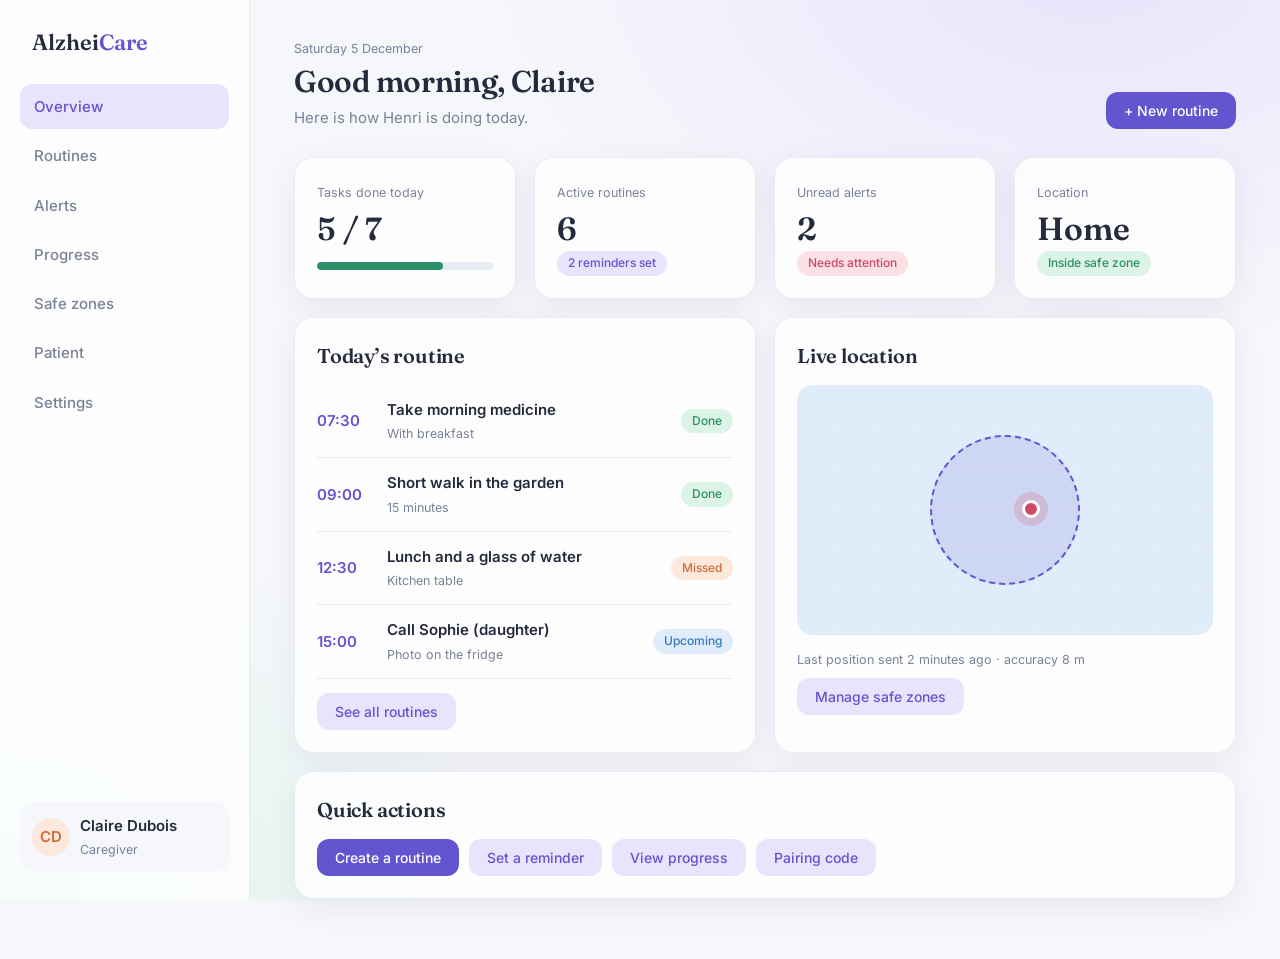
==== index.html @ da93aa88 "Rename AlzheiCare · Caregiver dashboard.html to index.html rename the starting page" ====
<!DOCTYPE html>
<html lang="en">

<head>
  <meta charset="utf-8">
  <meta name="viewport" content="width=device-width, initial-scale=1, viewport-fit=cover">
  <title>AlzheiCare · Caregiver dashboard</title>
  <link rel="preconnect" href="https://fonts.googleapis.com">
  <link href="https://fonts.googleapis.com/css2?family=Fraunces:wght@500;600&family=Inter:wght@400;500;600&display=swap" rel="stylesheet">
  <link rel="stylesheet" href="main.css">
 
</head>

<body>

  <aside>
    <div class="logo">Alzhei<span>Care</span></div>
    <nav>
      <a class="nav" href="#overview">Overview</a>
      <a class="nav" href="#routines">Routines</a>
      <a class="nav" href="#alerts">Alerts</a>
      <a class="nav" href="#progress">Progress</a>
      <a class="nav" href="#safety">Safe zones</a>
      <a class="nav" href="#patient">Patient</a>
      <a class="nav" href="#settings">Settings</a>
    </nav>
    <div class="me">
      <div class="avatar">CD</div>
      <div>
        <h3>Claire Dubois</h3><small>Caregiver</small>
      </div>
    </div>
  </aside>

  <main>

    <!-- ============ OVERVIEW ============ -->
    <section class="view" id="overview">
      <div class="top">
        <div><small id="today">Today</small>
          <h1>Good morning, Claire</h1>
          <p class="mute">Here is how Henri is doing today.</p>
        </div>
        <a class="btn" href="#new">+ New routine</a>
      </div>

      <div class="grid g4">
        <div class="card stat"><small>Tasks done today</small><b>5 / 7</b><progress max="7" value="5"></progress></div>
        <div class="card stat"><small>Active routines</small><b>6</b><span class="tag lav">2 reminders set</span></div>
        <a class="card stat" href="#alerts"><small>Unread alerts</small><b>2</b><span class="tag rose">Needs
            attention</span></a>
        <a class="card stat" href="#safety"><small>Location</small><b>Home</b><span class="tag mint">Inside safe
            zone</span></a>
      </div>

      <div class="grid g2" style="margin-top:18px">
        <div class="card">
          <h2>Today’s routine</h2>
          <div class="row"><span class="time">07:30</span>
            <div class="grow">
              <h3>Take morning medicine</h3><small>With breakfast</small>
            </div><span class="tag mint">Done</span>
          </div>
          <div class="row"><span class="time">09:00</span>
            <div class="grow">
              <h3>Short walk in the garden</h3><small>15 minutes</small>
            </div><span class="tag mint">Done</span>
          </div>
          <div class="row"><span class="time">12:30</span>
            <div class="grow">
              <h3>Lunch and a glass of water</h3><small>Kitchen table</small>
            </div><span class="tag peach">Missed</span>
          </div>
          <div class="row"><span class="time">15:00</span>
            <div class="grow">
              <h3>Call Sophie (daughter)</h3><small>Photo on the fridge</small>
            </div><span class="tag sky">Upcoming</span>
          </div>
          <a class="btn soft" href="#routines" style="margin-top:14px">See all routines</a>
        </div>
        <div class="card">
          <h2>Live location</h2>
          <div class="map">
            <div class="zone"></div>
            <div class="pin"></div>
          </div>
          <p style="margin-top:12px"><small>Last position sent 2 minutes ago · accuracy 8 m</small></p>
          <a class="btn soft" href="#safety" style="margin-top:8px">Manage safe zones</a>
        </div>
      </div>

      <div class="card" style="margin-top:18px">
        <h2>Quick actions</h2>
        <div style="display:flex;gap:10px;flex-wrap:wrap">
          <a class="btn" href="#new">Create a routine</a>
          <a class="btn soft" href="#new">Set a reminder</a>
          <a class="btn soft" href="#progress">View progress</a>
          <a class="btn soft" href="#patient">Pairing code</a>
        </div>
      </div>
    </section>

    <!-- ============ ROUTINES ============ -->
    <section class="view" id="routines">
      <div class="top">
        <div>
          <h1>Routines</h1>
          <p class="mute">Add, change or pause the daily routine.</p>
        </div>
        <a class="btn" href="#new">+ New routine</a>
      </div>
      <div class="card wrap">
        <table>
          <tr>
            <th>Time</th>
            <th>Routine</th>
            <th>Repeats</th>
            <th>Reminder message</th>
            <th>Active</th>
            <th></th>
          </tr>
          <tr>
            <td class="time">07:30</td>
            <td>
              <h3>Morning medicine</h3>
            </td>
            <td>Every day</td>
            <td><small>“Henri, time for your tablets.”</small></td>
            <td><input class="switch" type="checkbox" checked></td>
            <td><a class="btn soft" href="#new">Edit</a></td>
          </tr>
          <tr>
            <td class="time">09:00</td>
            <td>
              <h3>Garden walk</h3>
            </td>
            <td>Mon · Wed · Fri</td>
            <td><small>“A little fresh air?”</small></td>
            <td><input class="switch" type="checkbox" checked></td>
            <td><a class="btn soft" href="#new">Edit</a></td>
          </tr>
          <tr>
            <td class="time">12:30</td>
            <td>
              <h3>Lunch and water</h3>
            </td>
            <td>Every day</td>
            <td><small>“Lunch is ready.”</small></td>
            <td><input class="switch" type="checkbox" checked></td>
            <td><a class="btn soft" href="#new">Edit</a></td>
          </tr>
          <tr>
            <td class="time">15:00</td>
            <td>
              <h3>Call Sophie</h3>
            </td>
            <td>Sun · Wed</td>
            <td><small>“Sophie is waiting for your call.”</small></td>
            <td><input class="switch" type="checkbox" checked></td>
            <td><a class="btn soft" href="#new">Edit</a></td>
          </tr>
          <tr>
            <td class="time">18:00</td>
            <td>
              <h3>Memory photo album</h3>
            </td>
            <td>Every day</td>
            <td><small>“Let’s look at the photos.”</small></td>
            <td><input class="switch" type="checkbox"></td>
            <td><a class="btn soft" href="#new">Edit</a></td>
          </tr>
          <tr>
            <td class="time">21:00</td>
            <td>
              <h3>Evening medicine</h3>
            </td>
            <td>Every day</td>
            <td><small>“Last tablets of the day.”</small></td>
            <td><input class="switch" type="checkbox" checked></td>
            <td><a class="btn soft" href="#new">Edit</a></td>
          </tr>
        </table>
      </div>
    </section>

    <!-- ============ NEW ROUTINE ============ -->
    <section class="view" id="new">
      <div class="top">
        <div>
          <h1>New routine</h1>
          <p class="mute">Henri will see this on his phone.</p>
        </div><a class="btn soft" href="#routines">← Back</a>
      </div>
      <div class="card" style="max-width:640px">
        <form action="#routines">
          <label for="t">Title</label><input id="t" type="text" placeholder="For example: Drink a glass of water"
            required>
          <label for="d">Description</label><textarea id="d"
            placeholder="A few simple words so Henri understands."></textarea>
          <label for="h">Time of day</label><input id="h" type="time" value="10:00">
          <label>Repeat on</label>
          <div class="days">
            <label><input type="checkbox" checked><span>Mon</span></label><label><input type="checkbox"
                checked><span>Tue</span></label>
            <label><input type="checkbox" checked><span>Wed</span></label><label><input type="checkbox"
                checked><span>Thu</span></label>
            <label><input type="checkbox" checked><span>Fri</span></label><label><input
                type="checkbox"><span>Sat</span></label>
            <label><input type="checkbox"><span>Sun</span></label>
          </div>
          <label for="m">Reminder message</label><input id="m" type="text" placeholder="“Henri, it is time for…”">
          <label for="c">Category</label>
          <select id="c">
            <option>Health</option>
            <option>Meals</option>
            <option>Exercise</option>
            <option>Family</option>
            <option>Memory games</option>
          </select>
          <label style="display:flex;justify-content:space-between;align-items:center">Routine is active <input
              class="switch" type="checkbox" checked></label>
          <div style="display:flex;gap:10px;margin-top:24px"><button class="btn" type="submit">Save routine</button><a
              class="btn soft" href="#routines">Cancel</a></div>
        </form>
      </div>
    </section>

    <!-- ============ ALERTS ============ -->
    <section class="view" id="alerts">
      <div class="top">
        <div>
          <h1>Alerts</h1>
          <p class="mute">Everything Henri’s phone sent to you.</p>
        </div>
      </div>
      <div class="card">
        <div class="row alert"><span class="dot" style="background:var(--rose-t)"></span>
          <div class="grow">
            <h3>Henri pressed the help button</h3><small>Today, 10:42</small>
          </div><span class="tag rose">Help</span><button class="btn soft read">Mark as read</button>
        </div>
        <div class="row alert"><span class="dot" style="background:var(--peach-t)"></span>
          <div class="grow">
            <h3>Lunch and water was not completed</h3><small>Today, 13:00</small>
          </div><span class="tag rose">Missed task</span><button class="btn soft read">Mark as read</button>
        </div>
        <div class="row alert done"><span class="dot" style="background:var(--sky-t)"></span>
          <div class="grow">
            <h3>Henri left the safe zone “Home”</h3><small>Yesterday, 16:15</small>
          </div><span class="tag rose">Zone exit</span><button class="btn soft read">Mark as read</button>
        </div>
        <div class="row alert done"><span class="dot" style="background:var(--mint-t)"></span>
          <div class="grow">
            <h3>Henri came back home</h3><small>Yesterday, 16:48</small>
          </div><span class="tag mint">Info</span><button class="btn soft read">Mark as read</button>
        </div>
      </div>
    </section>

    <!-- ============ PROGRESS ============ -->
    <section class="view" id="progress">
      <div class="top">
        <div>
          <h1>Progress</h1>
          <p class="mute">The task log of the last 7 days.</p>
        </div>
      </div>
      <div class="grid g2">
        <div class="card">
          <h2>Completed tasks</h2>
          <div class="bars" style="margin-bottom:34px">
            <div style="height:70%"><span>Mon</span></div>
            <div style="height:85%"><span>Tue</span></div>
            <div style="height:60%"><span>Wed</span></div>
            <div style="height:90%"><span>Thu</span></div>
            <div style="height:75%"><span>Fri</span></div>
            <div style="height:55%"><span>Sat</span></div>
            <div style="height:72%"><span>Sun</span></div>
          </div>
        </div>
        <div class="card">
          <h2>This week</h2>
          <p><small>Medicine taken on time</small></p><progress max="100" value="92"></progress>
          <p style="margin-top:14px"><small>Meals and water</small></p><progress max="100" value="78"></progress>
          <p style="margin-top:14px"><small>Walks and exercise</small></p><progress max="100" value="64"></progress>
          <p style="margin-top:14px"><small>Memory games</small></p><progress max="100" value="81"></progress>
        </div>
      </div>
      <div class="card wrap" style="margin-top:18px">
        <h2>Task log</h2>
        <table>
          <tr>
            <th>Date</th>
            <th>Routine</th>
            <th>Status</th>
            <th>Completed at</th>
          </tr>
          <tr>
            <td>Today</td>
            <td>Morning medicine</td>
            <td><span class="tag mint">Done</span></td>
            <td>07:34</td>
          </tr>
          <tr>
            <td>Today</td>
            <td>Garden walk</td>
            <td><span class="tag mint">Done</span></td>
            <td>09:12</td>
          </tr>
          <tr>
            <td>Today</td>
            <td>Lunch and water</td>
            <td><span class="tag peach">Missed</span></td>
            <td>–</td>
          </tr>
          <tr>
            <td>Yesterday</td>
            <td>Evening medicine</td>
            <td><span class="tag mint">Done</span></td>
            <td>21:05</td>
          </tr>
          <tr>
            <td>Yesterday</td>
            <td>Call Sophie</td>
            <td><span class="tag mint">Done</span></td>
            <td>15:20</td>
          </tr>
        </table>
      </div>
    </section>

    <!-- ============ SAFE ZONES ============ -->
    <section class="view" id="safety">
      <div class="top">
        <div>
          <h1>Safe zones</h1>
          <p class="mute">You get an alert when Henri leaves an active zone.</p>
        </div>
      </div>
      <div class="grid g2">
        <div class="card">
          <h2>Map</h2>
          <div class="map">
            <div class="zone"></div>
            <div class="pin"></div>
          </div>
          <p style="margin-top:12px"><small>Henri is inside “Home” · updated 2 minutes ago</small></p>
        </div>
        <div class="card">
          <h2>Your zones</h2>
          <div class="row">
            <div class="grow">
              <h3>Home</h3><small>Radius 150 m</small>
            </div><input class="switch" type="checkbox" checked>
          </div>
          <div class="row">
            <div class="grow">
              <h3>Park near the house</h3><small>Radius 300 m</small>
            </div><input class="switch" type="checkbox" checked>
          </div>
          <div class="row">
            <div class="grow">
              <h3>Sophie’s house</h3><small>Radius 100 m</small>
            </div><input class="switch" type="checkbox">
          </div>
        </div>
      </div>
      <div class="card" style="margin-top:18px;max-width:640px">
        <h2>Add a safe zone</h2>
        <form action="#safety">
          <label for="zn">Name</label><input id="zn" type="text" placeholder="For example: Church">
          <label for="zr">Radius: from 50 m to 1000 m</label><input id="zr" type="range" min="50" max="1000" step="50"
            value="200">
          <button class="btn" style="margin-top:18px" type="submit">Save zone</button>
        </form>
      </div>
    </section>

    <!-- ============ PATIENT ============ -->
    <section class="view" id="patient">
      <div class="top">
        <div>
          <h1>Patient</h1>
          <p class="mute">The person you care for.</p>
        </div>
      </div>
      <div class="grid g2">
        <div class="card">
          <div style="display:flex;gap:16px;align-items:center;margin-bottom:10px">
            <div class="avatar" style="width:64px;height:64px;font-size:22px;background:var(--sky);color:var(--sky-t)">
              HM</div>
            <div>
              <h2 style="margin:0">Henri Martin</h2><small>Born 14 March 1948</small>
            </div>
          </div>
          <div class="row"><small class="grow">Status</small><span class="tag mint">Phone connected</span></div>
          <div class="row"><small class="grow">Caregiver</small><span>Claire Dubois</span></div>
          <div class="row"><small class="grow">Phone</small><span>+44 7700 900123</span></div>
        </div>
        <div class="card">
          <h2>Pairing code</h2>
          <p class="mute" style="margin-bottom:14px">Type this code on Henri’s phone to link both apps.</p>
          <span class="code">HN-4821</span>
        </div>
      </div>
      <div class="card" style="margin-top:18px">
        <h2>Good to know</h2>
        <details open>
          <summary>What does the help button do?</summary>
          <p class="mute">Henri presses it, and you get an alert with his position straight away.</p>
        </details>
        <details>
          <summary>What if the phone is off?</summary>
          <p class="mute">The last known position stays visible, and you are alerted if no position arrives.</p>
        </details>
      </div>
    </section>

    <!-- ============ SETTINGS ============ -->
    <section class="view" id="settings">
      <div class="top">
        <div>
          <h1>Settings</h1>
          <p class="mute">Your account and notifications.</p>
        </div>
      </div>
      <div class="grid g2">
        <div class="card">
          <h2>Your account</h2>
          <form action="#settings">
            <label for="n">Name</label><input id="n" type="text" value="Claire Dubois">
            <label for="e">Email</label><input id="e" type="email" value="claire@example.com">
            <label for="p">Phone</label><input id="p" type="tel" value="+44 7700 900456">
            <button class="btn" style="margin-top:20px">Save changes</button>
          </form>
        </div>
        <div class="card">
          <h2>Notifications</h2>
          <div class="row"><span class="grow">Help button pressed</span><input class="switch" type="checkbox" checked>
          </div>
          <div class="row"><span class="grow">Patient leaves a safe zone</span><input class="switch" type="checkbox"
              checked></div>
          <div class="row"><span class="grow">Missed tasks</span><input class="switch" type="checkbox" checked></div>
          <div class="row"><span class="grow">Daily summary by email</span><input class="switch" type="checkbox"></div>
          <label for="l">Language</label><select id="l">
            <option>English</option>
            <option>Français</option>
          </select>
          <div style="margin-top:20px"><button class="btn red">Log out</button></div>
        </div>
      </div>
    </section>

  </main>

  <script>
    /* The only JavaScript: show today's date, and grey out an alert once it is marked as read */
    document.getElementById("today").textContent = new Date().toLocaleDateString("en-GB", {weekday: "long", day: "numeric", month: "long"});
    document.querySelectorAll(".read").forEach(function (b) {
      b.onclick = function () {b.closest(".alert").classList.toggle("done");};
    });
  </script>
</body>

</html>
---- main.css ----
/* 1. COLOURS: change them here and the whole app changes */
    :root {
      --bg: #f6f7fb;
      --card: rgba(255, 255, 255, .78);
      --ink: #262a3d;
      --mute: #7b8198;
      --line: #e9ebf4;
      --mint: #dcf3e8;
      --mint-t: #2b8f69;
      --lav: #e8e4fb;
      --lav-t: #6454cf;
      --peach: #fde8dc;
      --peach-t: #cf6c3a;
      --sky: #dfedfb;
      --sky-t: #3578b8;
      --rose: #fbe0e6;
      --rose-t: #cc4a66;
      --shadow: 0 8px 30px rgba(60, 70, 120, .08);
      color-scheme: light;
      box-sizing: border-box;
      padding-top: env(safe-area-inset-top, 0px);
      padding-bottom: env(safe-area-inset-bottom, 0px);
    }

    @media (prefers-color-scheme:dark) {
      :root:not([data-theme="light"]) {
        --bg: #13151e;
        --card: rgba(30, 33, 48, .8);
        --ink: #eceef8;
        --mute: #9aa0b8;
        --line: #2a2e42;
        --mint: #1d3a31;
        --mint-t: #7fdcb5;
        --lav: #2a2650;
        --lav-t: #b3a8ff;
        --peach: #43291e;
        --peach-t: #ffb18a;
        --sky: #1d3249;
        --sky-t: #8cc4f5;
        --rose: #472029;
        --rose-t: #ff9fb4;
        --shadow: 0 8px 30px rgba(0, 0, 0, .3);
        color-scheme: dark;
      }
    }

    :root[data-theme="dark"] {
      --bg: #13151e;
      --card: rgba(30, 33, 48, .8);
      --ink: #eceef8;
      --mute: #9aa0b8;
      --line: #2a2e42;
      --mint: #1d3a31;
      --mint-t: #7fdcb5;
      --lav: #2a2650;
      --lav-t: #b3a8ff;
      --peach: #43291e;
      --peach-t: #ffb18a;
      --sky: #1d3249;
      --sky-t: #8cc4f5;
      --rose: #472029;
      --rose-t: #ff9fb4;
      --shadow: 0 8px 30px rgba(0, 0, 0, .3);
      color-scheme: dark;
    }

    /* 2. BASICS */
    * {
      box-sizing: border-box;
      margin: 0
    }

    html {
      scroll-padding-top: env(safe-area-inset-top, 0px);
      scroll-behavior: smooth
    }

    body {
      font: 15px/1.55 Inter, system-ui, sans-serif;
      color: var(--ink);
      background: var(--bg);
      background-image: radial-gradient(600px 400px at 85% -5%, var(--lav), transparent), radial-gradient(500px 400px at 0 100%, var(--mint), transparent);
      background-attachment: fixed;
      min-height: 100vh;
      display: flex
    }

    a {
      color: inherit;
      text-decoration: none
    }

    h1,
    h2 {
      font-family: Fraunces, Georgia, serif;
      font-weight: 600;
      letter-spacing: -.01em
    }

    h1 {
      font-size: 30px
    }

    h2 {
      font-size: 20px
    }

    h3 {
      font-size: 15px;
      font-weight: 600
    }

    small,
    .mute {
      color: var(--mute)
    }

    /* 3. SIDEBAR */
    aside {
      width: 250px;
      padding: 28px 20px;
      position: sticky;
      top: 0;
      height: 100vh;
      display: flex;
      flex-direction: column;
      gap: 6px;
      background: var(--card);
      backdrop-filter: blur(18px);
      border-right: 1px solid var(--line)
    }

    .logo {
      font: 600 22px Fraunces, serif;
      padding: 0 12px 22px
    }

    .logo span {
      color: var(--lav-t)
    }

    aside nav {
      display: flex;
      flex-direction: column;
      gap: 4px
    }

    aside a.nav {
      padding: 11px 14px;
      border-radius: 12px;
      color: var(--mute);
      font-weight: 500;
      transition: .2s
    }

    aside a.nav:hover {
      background: var(--lav);
      color: var(--lav-t)
    }

    .me {
      margin-top: auto;
      padding: 12px;
      border-radius: 14px;
      background: var(--bg);
      display: flex;
      gap: 10px;
      align-items: center
    }

    .avatar {
      width: 38px;
      height: 38px;
      border-radius: 50%;
      background: var(--peach);
      color: var(--peach-t);
      display: grid;
      place-items: center;
      font-weight: 600;
      flex: none
    }

    /* active menu item (the page being shown) */
    body:not(:has(.view:target)) a[href="#overview"],
    body:has(#overview:target) a[href="#overview"],
    body:has(#routines:target) a[href="#routines"],
    body:has(#new:target) a[href="#routines"],
    body:has(#alerts:target) a[href="#alerts"],
    body:has(#progress:target) a[href="#progress"],
    body:has(#safety:target) a[href="#safety"],
    body:has(#patient:target) a[href="#patient"],
    body:has(#settings:target) a[href="#settings"] {
      background: var(--lav);
      color: var(--lav-t)
    }

    /* 4. PAGES: only the one in the address bar (#name) is visible */
    main {
      flex: 1;
      padding: 36px 44px 60px;
      max-width: 1180px;
      min-width: 0
    }

    .view {
      display: none;
      animation: in .35s ease
    }

    .view:target,
    body:not(:has(.view:target)) #overview {
      display: block
    }

    @keyframes in {
      from {
        opacity: 0;
        transform: translateY(8px)
      }
    }

    .top {
      display: flex;
      justify-content: space-between;
      align-items: flex-end;
      gap: 16px;
      flex-wrap: wrap;
      margin-bottom: 28px
    }

    /* 5. CARDS, GRID, BUTTONS */
    .grid {
      display: grid;
      gap: 18px
    }

    .g4 {
      grid-template-columns: repeat(auto-fit, minmax(200px, 1fr))
    }

    .g2 {
      grid-template-columns: repeat(auto-fit, minmax(320px, 1fr))
    }

    .card {
      background: var(--card);
      backdrop-filter: blur(14px);
      border: 1px solid var(--line);
      border-radius: 20px;
      padding: 22px;
      box-shadow: var(--shadow)
    }

    .card h2 {
      margin-bottom: 14px
    }

    .stat b {
      display: block;
      font: 600 32px Fraunces, serif;
      margin: 6px 0 2px
    }

    .btn {
      display: inline-block;
      border: 0;
      cursor: pointer;
      font: 500 14px Inter, sans-serif;
      padding: 10px 18px;
      border-radius: 12px;
      background: var(--lav-t);
      color: #fff;
      transition: .2s
    }

    .btn:hover {
      transform: translateY(-1px);
      box-shadow: 0 6px 16px rgba(100, 84, 207, .3)
    }

    .btn.soft {
      background: var(--lav);
      color: var(--lav-t)
    }

    .btn.soft:hover {
      box-shadow: none
    }

    .btn.red {
      background: var(--rose);
      color: var(--rose-t)
    }

    .btn.red:hover {
      box-shadow: none
    }

    .tag {
      display: inline-block;
      padding: 3px 11px;
      border-radius: 99px;
      font-size: 12px;
      font-weight: 500
    }

    .mint {
      background: var(--mint);
      color: var(--mint-t)
    }

    .lav {
      background: var(--lav);
      color: var(--lav-t)
    }

    .peach {
      background: var(--peach);
      color: var(--peach-t)
    }

    .sky {
      background: var(--sky);
      color: var(--sky-t)
    }

    .rose {
      background: var(--rose);
      color: var(--rose-t)
    }

    progress {
      width: 100%;
      height: 8px;
      border-radius: 9px;
      border: 0;
      overflow: hidden;
      background: var(--line);
      accent-color: var(--mint-t)
    }

    progress::-webkit-progress-bar {
      background: var(--line)
    }

    progress::-webkit-progress-value {
      background: var(--mint-t);
      border-radius: 9px
    }

    progress::-moz-progress-bar {
      background: var(--mint-t)
    }

    /* 6. LISTS AND TABLES */
    .row {
      display: flex;
      align-items: center;
      gap: 14px;
      padding: 13px 0;
      border-bottom: 1px solid var(--line)
    }

    .row:last-child {
      border: 0
    }

    .row .grow {
      flex: 1;
      min-width: 0
    }

    .time {
      font-weight: 600;
      width: 56px;
      color: var(--lav-t)
    }

    .dot {
      width: 10px;
      height: 10px;
      border-radius: 50%;
      background: var(--mint-t);
      flex: none
    }

    .wrap {
      overflow-x: auto
    }

    table {
      width: 100%;
      border-collapse: collapse;
      min-width: 520px
    }

    th {
      text-align: left;
      font-weight: 500;
      color: var(--mute);
      font-size: 13px;
      padding: 8px 10px
    }

    td {
      padding: 13px 10px;
      border-top: 1px solid var(--line)
    }

    .alert.done {
      opacity: .5
    }

    .alert.done .tag.rose {
      background: var(--line);
      color: var(--mute)
    }

    /* 7. FORMS */
    label {
      display: block;
      font-weight: 500;
      margin: 16px 0 6px;
      font-size: 14px
    }

    input[type=text],
    input[type=time],
    input[type=email],
    input[type=tel],
    select,
    textarea {
      width: 100%;
      font: inherit;
      color: var(--ink);
      padding: 11px 14px;
      border: 1px solid var(--line);
      border-radius: 12px;
      background: var(--bg);
      outline: 0;
      transition: .2s
    }

    input:focus,
    select:focus,
    textarea:focus {
      border-color: var(--lav-t);
      box-shadow: 0 0 0 4px var(--lav)
    }

    textarea {
      min-height: 90px;
      resize: vertical
    }

    input[type=range] {
      width: 100%;
      accent-color: var(--lav-t)
    }

    .days {
      display: flex;
      gap: 8px;
      flex-wrap: wrap
    }

    .days label {
      margin: 0
    }

    .days input {
      display: none
    }

    .days span {
      display: grid;
      place-items: center;
      width: 42px;
      height: 42px;
      border-radius: 50%;
      background: var(--bg);
      border: 1px solid var(--line);
      cursor: pointer;
      font-size: 13px;
      transition: .2s
    }

    .days input:checked+span {
      background: var(--lav-t);
      color: #fff;
      border-color: var(--lav-t)
    }

    /* on/off switch made only with a checkbox */
    .switch {
      appearance: none;
      width: 42px;
      height: 24px;
      border-radius: 99px;
      background: var(--line);
      position: relative;
      cursor: pointer;
      transition: .25s;
      flex: none
    }

    .switch::after {
      content: "";
      position: absolute;
      top: 3px;
      left: 3px;
      width: 18px;
      height: 18px;
      border-radius: 50%;
      background: #fff;
      box-shadow: 0 1px 4px rgba(0, 0, 0, .2);
      transition: .25s
    }

    .switch:checked {
      background: var(--mint-t)
    }

    .switch:checked::after {
      left: 21px
    }

    details {
      border-bottom: 1px solid var(--line);
      padding: 12px 0
    }

    summary {
      cursor: pointer;
      font-weight: 500
    }

    /* 8. MAP (drawn with CSS) */
    .map {
      position: relative;
      height: 250px;
      border-radius: 16px;
      overflow: hidden;
      background: linear-gradient(var(--line) 1px, transparent 1px) 0 0/40px 40px, linear-gradient(90deg, var(--line) 1px, transparent 1px) 0 0/40px 40px, var(--sky)
    }

    .zone {
      position: absolute;
      left: 50%;
      top: 50%;
      width: 150px;
      height: 150px;
      margin: -75px;
      border-radius: 50%;
      background: rgba(100, 84, 207, .14);
      border: 2px dashed var(--lav-t)
    }

    .pin {
      position: absolute;
      left: 54%;
      top: 46%;
      width: 18px;
      height: 18px;
      border-radius: 50%;
      background: var(--rose-t);
      border: 3px solid #fff;
      box-shadow: 0 0 0 8px rgba(204, 74, 102, .2)
    }

    /* weekly bars */
    .bars {
      display: flex;
      align-items: flex-end;
      gap: 14px;
      height: 170px;
      padding-top: 10px
    }

    .bars div {
      flex: 1;
      border-radius: 10px 10px 4px 4px;
      background: var(--lav);
      position: relative;
      transition: .2s
    }

    .bars div:hover {
      background: var(--lav-t)
    }

    .bars span {
      position: absolute;
      bottom: -24px;
      left: 0;
      right: 0;
      text-align: center;
      font-size: 12px;
      color: var(--mute)
    }

    .code {
      font: 600 34px Fraunces, serif;
      letter-spacing: .14em;
      background: var(--lav);
      color: var(--lav-t);
      padding: 14px 22px;
      border-radius: 16px;
      display: inline-block
    }

    /* 9. PHONES */
    @media (max-width:860px) {
      body {
        flex-direction: column
      }

      aside {
        width: 100%;
        height: auto;
        position: sticky;
        z-index: 5;
        flex-direction: row;
        align-items: center;
        padding: 12px 14px;
        overflow-x: auto;
        gap: 8px
      }

      .logo {
        padding: 0 8px 0 0
      }

      aside nav {
        flex-direction: row
      }

      aside a.nav {
        white-space: nowrap;
        padding: 8px 12px
      }

      .me {
        display: none
      }

      main {
        padding: 24px 18px 50px
      }
    }
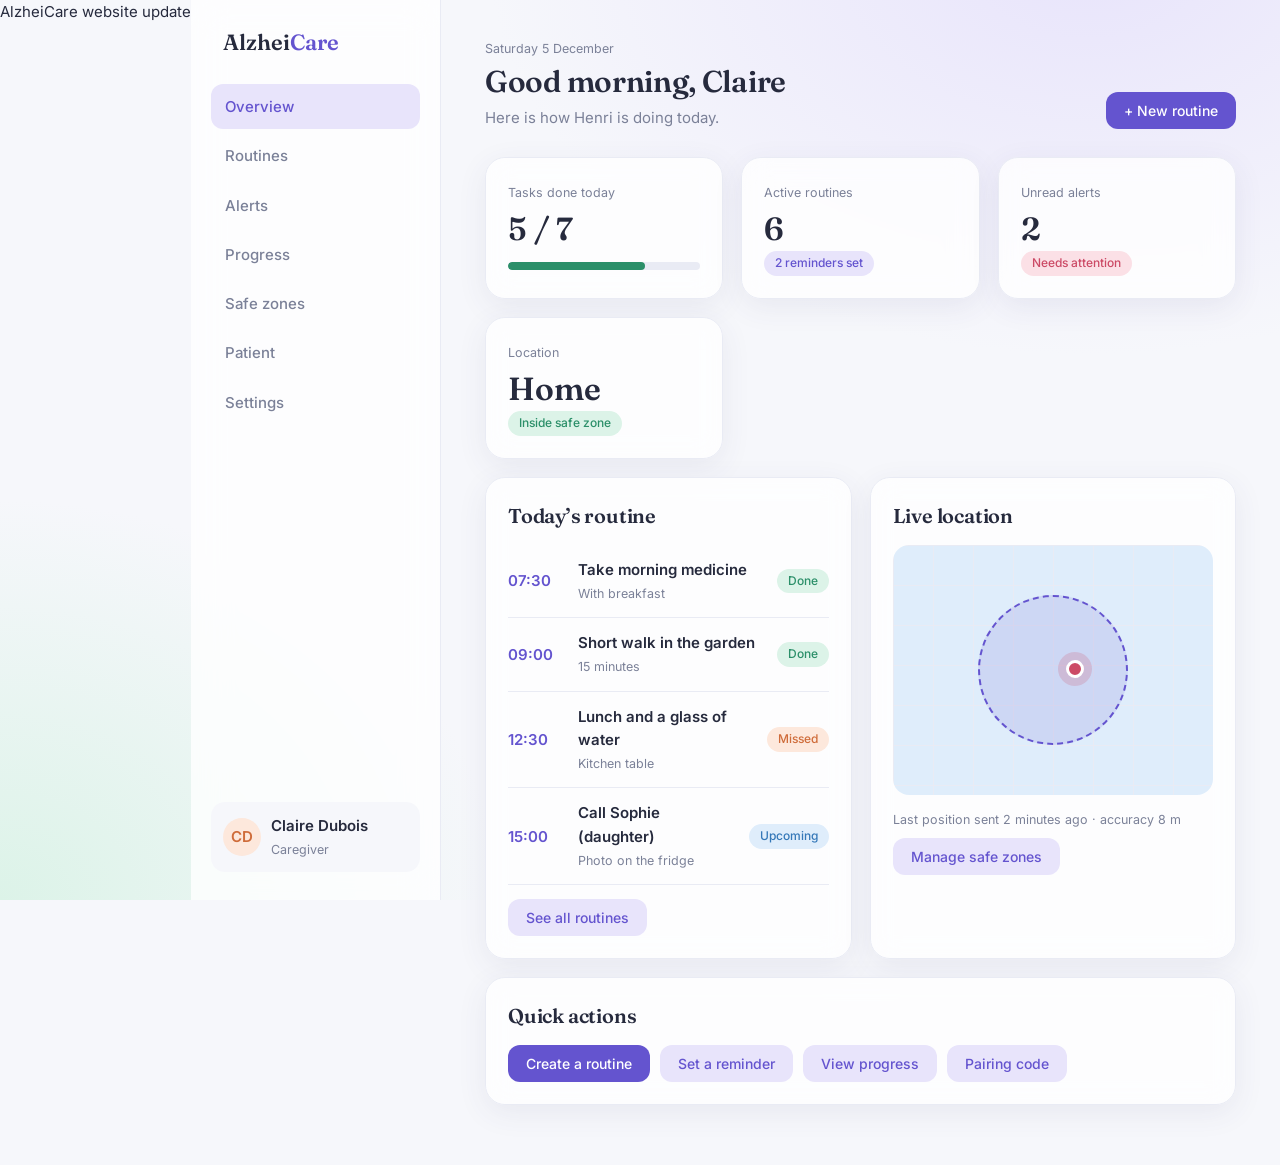
==== commit 9a48713d: "Update index.html small update on my code" ====
--- a/index.html
+++ b/index.html
@@ -5,6 +5,7 @@
   <meta charset="utf-8">
   <meta name="viewport" content="width=device-width, initial-scale=1, viewport-fit=cover">
   <title>AlzheiCare · Caregiver dashboard</title>
+  AlzheiCare website update 
   <link rel="preconnect" href="https://fonts.googleapis.com">
   <link href="https://fonts.googleapis.com/css2?family=Fraunces:wght@500;600&family=Inter:wght@400;500;600&display=swap" rel="stylesheet">
   <link rel="stylesheet" href="main.css">
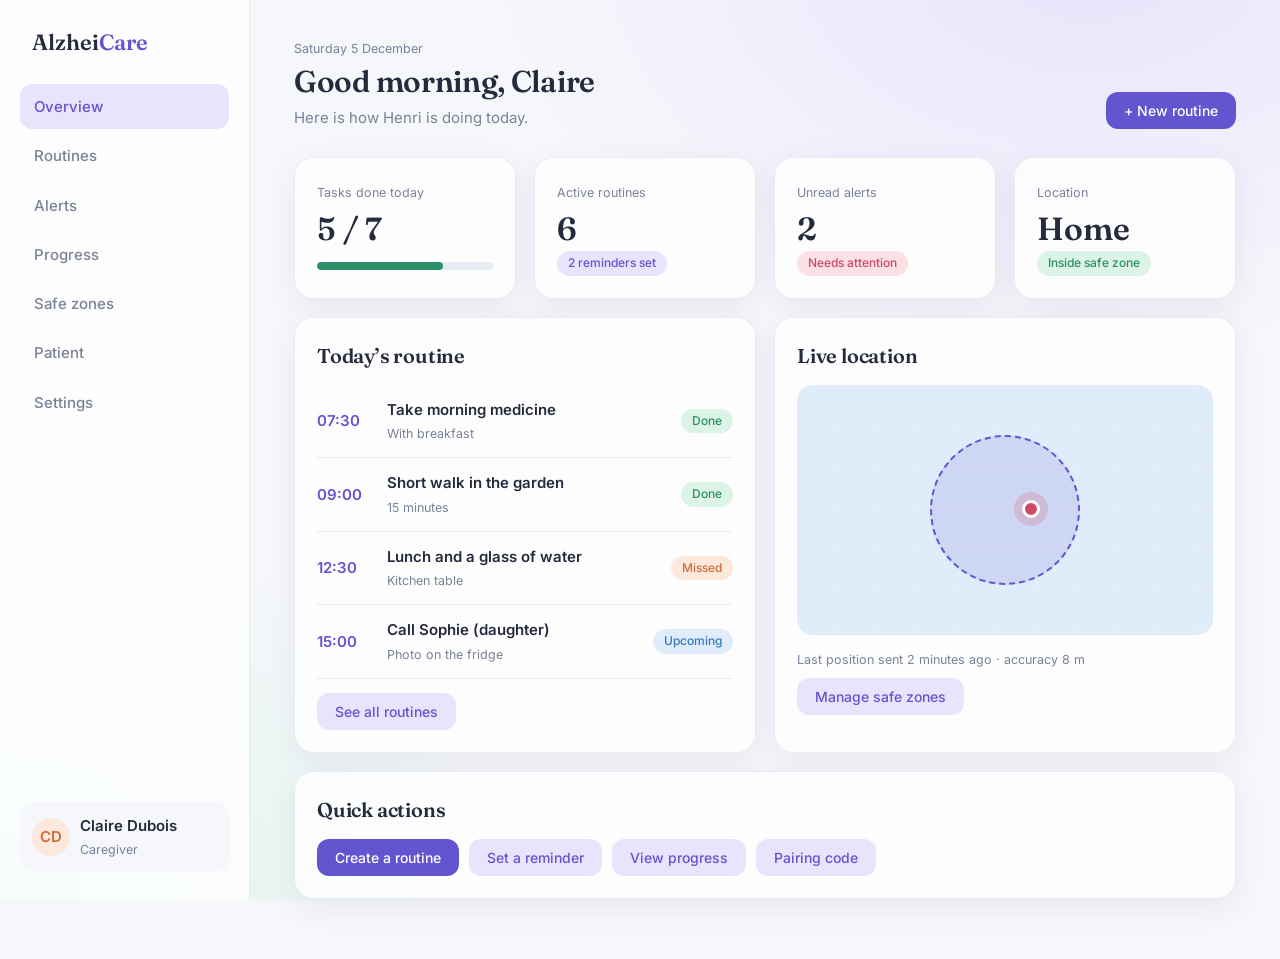
==== commit 271888f0: "Update index.html update my note in index.html" ====
--- a/index.html
+++ b/index.html
@@ -5,7 +5,6 @@
   <meta charset="utf-8">
   <meta name="viewport" content="width=device-width, initial-scale=1, viewport-fit=cover">
   <title>AlzheiCare · Caregiver dashboard</title>
-  AlzheiCare website update 
   <link rel="preconnect" href="https://fonts.googleapis.com">
   <link href="https://fonts.googleapis.com/css2?family=Fraunces:wght@500;600&family=Inter:wght@400;500;600&display=swap" rel="stylesheet">
   <link rel="stylesheet" href="main.css">
